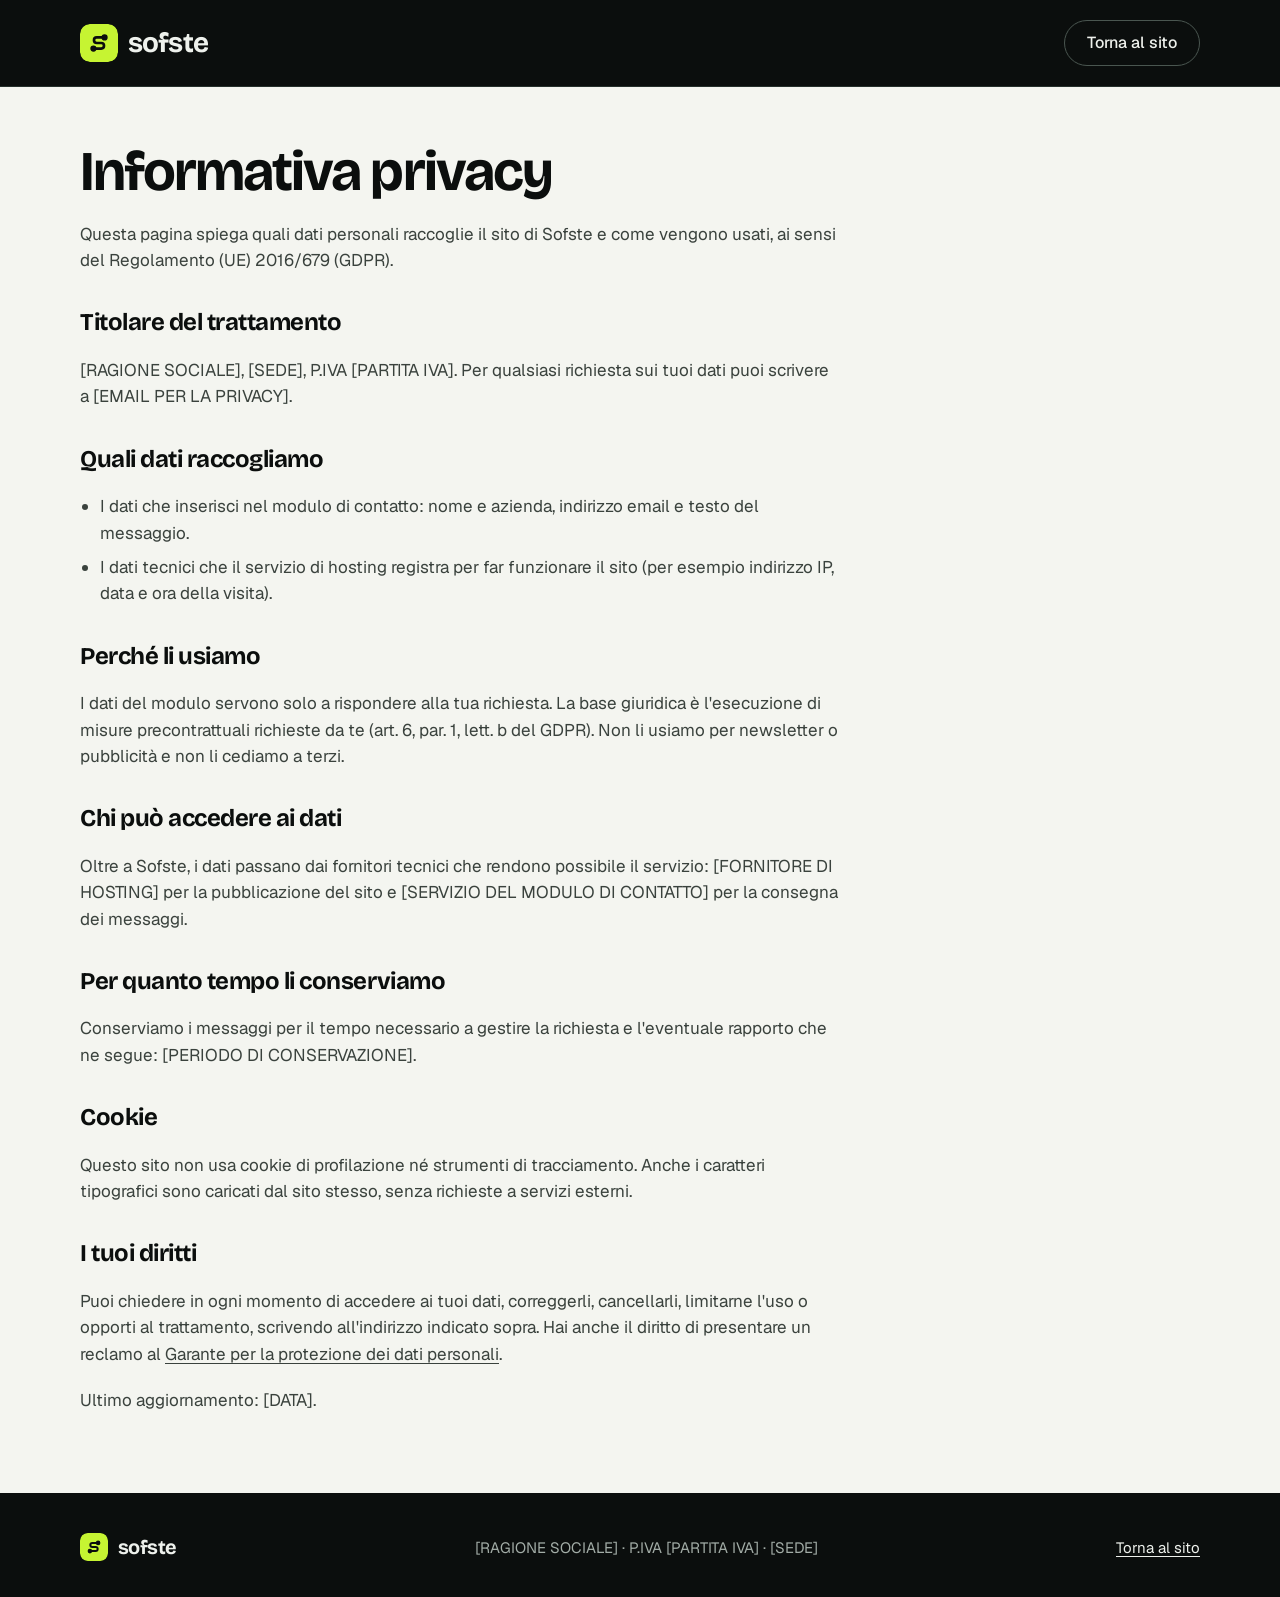
==== privacy.html @ 0947544b "Sito Sofste: pagina principale, privacy, logo e font Sito statico a pagina singola (HTML, CSS, JS se" ====
<!doctype html>
<html lang="it">
<head>
  <meta charset="utf-8">
  <meta name="viewport" content="width=device-width, initial-scale=1">
  <title>Informativa privacy · Sofste</title>
  <meta name="description" content="Come Sofste tratta i dati personali di chi visita il sito e usa il modulo di contatto.">
  <meta name="theme-color" content="#0B0E0D">
  <link rel="icon" href="assets/img/favicon.svg" type="image/svg+xml">
  <link rel="stylesheet" href="css/style.css">
</head>
<body>
  <a class="skip-link" href="#contenuto">Vai al contenuto</a>

  <header class="site-header on-dark">
    <div class="wrap site-header__inner">
      <a class="brand" href="index.html" aria-label="Sofste, torna alla pagina principale">
        <img class="brand__mark" src="assets/img/logo-mark.svg" alt="" width="38" height="38">
        <span>sofste</span>
      </a>
      <a class="btn btn--ghost" href="index.html" style="min-height: 46px; padding: 0 22px; font-size: 1rem">Torna al sito</a>
    </div>
  </header>

  <!-- BOZZA: completare i campi tra parentesi quadre e far verificare il testo prima della pubblicazione -->
  <main class="legal" id="contenuto">
    <div class="wrap">
      <div class="legal__inner">
        <h1>Informativa privacy</h1>
        <p>Questa pagina spiega quali dati personali raccoglie il sito di Sofste e come vengono usati, ai sensi del Regolamento (UE) 2016/679 (GDPR).</p>

        <h2>Titolare del trattamento</h2>
        <p>[RAGIONE SOCIALE], [SEDE], P.IVA [PARTITA IVA]. Per qualsiasi richiesta sui tuoi dati puoi scrivere a [EMAIL PER LA PRIVACY].</p>

        <h2>Quali dati raccogliamo</h2>
        <ul>
          <li>I dati che inserisci nel modulo di contatto: nome e azienda, indirizzo email e testo del messaggio.</li>
          <li>I dati tecnici che il servizio di hosting registra per far funzionare il sito (per esempio indirizzo IP, data e ora della visita).</li>
        </ul>

        <h2>Perché li usiamo</h2>
        <p>I dati del modulo servono solo a rispondere alla tua richiesta. La base giuridica è l'esecuzione di misure precontrattuali richieste da te (art. 6, par. 1, lett. b del GDPR). Non li usiamo per newsletter o pubblicità e non li cediamo a terzi.</p>

        <h2>Chi può accedere ai dati</h2>
        <p>Oltre a Sofste, i dati passano dai fornitori tecnici che rendono possibile il servizio: [FORNITORE DI HOSTING] per la pubblicazione del sito e [SERVIZIO DEL MODULO DI CONTATTO] per la consegna dei messaggi.</p>

        <h2>Per quanto tempo li conserviamo</h2>
        <p>Conserviamo i messaggi per il tempo necessario a gestire la richiesta e l'eventuale rapporto che ne segue: [PERIODO DI CONSERVAZIONE].</p>

        <h2>Cookie</h2>
        <p>Questo sito non usa cookie di profilazione né strumenti di tracciamento. Anche i caratteri tipografici sono caricati dal sito stesso, senza richieste a servizi esterni.</p>

        <h2>I tuoi diritti</h2>
        <p>Puoi chiedere in ogni momento di accedere ai tuoi dati, correggerli, cancellarli, limitarne l'uso o opporti al trattamento, scrivendo all'indirizzo indicato sopra. Hai anche il diritto di presentare un reclamo al <a href="https://www.garanteprivacy.it" rel="noopener">Garante per la protezione dei dati personali</a>.</p>

        <p>Ultimo aggiornamento: [DATA].</p>
      </div>
    </div>
  </main>

  <div class="on-dark legal-footer">
    <div class="wrap">
      <footer class="site-footer">
        <span class="brand brand--small">
          <img class="brand__mark" src="assets/img/logo-mark.svg" alt="" width="28" height="28">
          <span>sofste</span>
        </span>
        <span>[RAGIONE SOCIALE] · P.IVA [PARTITA IVA] · [SEDE]</span>
        <a href="index.html">Torna al sito</a>
      </footer>
    </div>
  </div>
</body>
</html>
---- css/style.css ----
/* Sofste — foglio di stile unico, mobile-first */

/* ---------- Font (in locale, nessuna richiesta a servizi esterni) ---------- */
@font-face {
  font-family: "Bricolage Grotesque";
  src: url("../assets/fonts/bricolage-grotesque.woff2") format("woff2");
  font-weight: 400 800;
  font-stretch: 100%;
  font-style: normal;
  font-display: swap;
}
@font-face {
  font-family: "Geist";
  src: url("../assets/fonts/geist.woff2") format("woff2");
  font-weight: 400 600;
  font-style: normal;
  font-display: swap;
}
@font-face {
  font-family: "Geist Mono";
  src: url("../assets/fonts/geist-mono.woff2") format("woff2");
  font-weight: 400 500;
  font-style: normal;
  font-display: swap;
}

/* ---------- Variabili ---------- */
:root {
  --accent: #c6f432;
  --ink: #0b0e0d;
  --panel: #121715;
  --line-dark: #26302c;
  --line-dark-strong: #4a5650;
  --text-light: #eef1ec;
  --text-light-soft: #c9d1cb;
  --muted-dark: #a3ada7;
  --paper: #f4f5f0;
  --white: #ffffff;
  --line-light: #daddd3;
  --text-soft: #3a423d;
  --muted-light: #525b55;

  --font-display: "Bricolage Grotesque", "Geist", system-ui, -apple-system, "Segoe UI", sans-serif;
  --font-body: "Geist", system-ui, -apple-system, "Segoe UI", Roboto, sans-serif;
  --font-mono: "Geist Mono", ui-monospace, "Cascadia Mono", Consolas, monospace;

  --gutter: 20px;
  --section: 64px;
}

/* ---------- Base ---------- */
*,
*::before,
*::after {
  box-sizing: border-box;
}

html {
  scroll-behavior: smooth;
  scroll-padding-top: 80px;
  -webkit-text-size-adjust: 100%;
}

body {
  margin: 0;
  background: var(--ink);
  color: var(--text-light);
  font-family: var(--font-body);
  font-size: 1rem;
  line-height: 1.55;
  -webkit-font-smoothing: antialiased;
}

h1,
h2,
h3,
p,
ol,
ul {
  margin: 0;
}

ol,
ul {
  padding: 0;
  list-style: none;
}

a {
  color: inherit;
  text-decoration: none;
}

svg {
  display: block;
}

:focus-visible {
  outline: 2px solid currentColor;
  outline-offset: 3px;
}

.wrap {
  width: min(100% - 2 * var(--gutter), 1280px);
  margin-inline: auto;
}

.skip-link {
  position: absolute;
  left: var(--gutter);
  top: -100px;
  z-index: 20;
  padding: 12px 18px;
  border-radius: 999px;
  background: var(--accent);
  color: var(--ink);
  font-weight: 600;
}
.skip-link:focus {
  top: 12px;
}

/* ---------- Elementi ricorrenti ---------- */
.eyebrow {
  font-family: var(--font-mono);
  font-size: 0.75rem;
  letter-spacing: 0.08em;
  text-transform: uppercase;
  color: var(--muted-light);
}
.on-dark .eyebrow {
  color: var(--muted-dark);
}

.title {
  font-family: var(--font-display);
  font-size: clamp(2.375rem, 4.4vw, 3.75rem);
  line-height: 1.03;
  font-weight: 700;
  letter-spacing: -0.035em;
}

.section-head {
  display: flex;
  flex-direction: column;
  gap: 12px;
}

.btn {
  display: inline-flex;
  align-items: center;
  justify-content: center;
  gap: 10px;
  min-height: 56px;
  padding: 0 28px;
  border: 1px solid transparent;
  border-radius: 999px;
  font-family: inherit;
  font-size: 1.0625rem;
  font-weight: 600;
  cursor: pointer;
  transition: transform 0.15s ease, background-color 0.15s ease, border-color 0.15s ease;
}
.btn--primary {
  background: var(--accent);
  color: var(--ink);
}
.btn--primary:hover {
  background: #d4fa55;
}
.btn--ghost {
  border-color: var(--line-dark-strong);
  color: var(--text-light);
  font-weight: 500;
}
.btn--ghost:hover {
  border-color: var(--text-light);
}
.btn:active {
  transform: translateY(1px);
}

.brand {
  display: inline-flex;
  align-items: center;
  gap: 8px;
  min-height: 44px;
  font-family: var(--font-display);
  font-size: 1.5rem;
  font-weight: 700;
  letter-spacing: -0.03em;
  line-height: 1;
  color: var(--text-light);
}
.brand__mark {
  width: 32px;
  height: 32px;
  border-radius: 9px;
}
.brand--small {
  font-size: 1.25rem;
}
.brand--small .brand__mark {
  width: 28px;
  height: 28px;
  border-radius: 8px;
}

/* ---------- Header ---------- */
.site-header {
  position: sticky;
  top: 0;
  z-index: 10;
  background: var(--ink);
  border-bottom: 1px solid var(--line-dark);
}
.site-header__inner {
  display: flex;
  flex-wrap: wrap;
  align-items: center;
  justify-content: space-between;
  gap: 0 24px;
  padding-block: 12px;
}

.nav-toggle {
  display: none;
  align-items: center;
  justify-content: center;
  width: 44px;
  height: 44px;
  padding: 0;
  border: 1px solid var(--line-dark-strong);
  border-radius: 12px;
  background: transparent;
  color: var(--text-light);
  cursor: pointer;
}
.js .nav-toggle {
  display: flex;
}

.nav {
  width: 100%;
}
.js .nav {
  display: none;
}
.js .nav.is-open {
  display: block;
}
.nav__list {
  display: flex;
  flex-direction: column;
  padding-block: 12px 8px;
  font-size: 1.0625rem;
  color: var(--text-light-soft);
}
.nav__list a:not(.btn) {
  display: flex;
  align-items: center;
  min-height: 48px;
  border-top: 1px solid var(--line-dark);
}
.nav__list a:not(.btn):hover {
  color: var(--text-light);
}
.nav__list .btn {
  width: 100%;
  min-height: 48px;
  margin-top: 12px;
  font-size: 1rem;
}

/* ---------- Hero ---------- */
.hero {
  padding-block: 48px var(--section);
}
.hero__inner {
  display: flex;
  flex-direction: column;
  gap: 32px;
}
.hero__intro {
  display: flex;
  flex-direction: column;
  gap: 20px;
}
.hero__eyebrow {
  display: flex;
  align-items: center;
  gap: 10px;
}
.hero__eyebrow::before {
  content: "";
  width: 8px;
  height: 8px;
  flex-shrink: 0;
  border-radius: 999px;
  background: var(--accent);
}
.hero__title {
  font-family: var(--font-display);
  font-size: clamp(3rem, 7.4vw, 6.5rem);
  line-height: 0.99;
  font-weight: 700;
  letter-spacing: -0.04em;
}
.accent {
  color: var(--accent);
}
.hero__row {
  display: flex;
  flex-direction: column;
  gap: 32px;
}
.hero__lead {
  max-width: 620px;
  font-size: clamp(1.125rem, 1.6vw, 1.375rem);
  line-height: 1.5;
  color: var(--text-light-soft);
}
.hero__actions {
  display: flex;
  flex-direction: column;
  gap: 12px;
}

/* Schema di esempio: quattro passaggi collegati */
.flow-card {
  display: flex;
  flex-direction: column;
  gap: 20px;
  padding: 20px;
  border: 1px solid var(--line-dark);
  border-radius: 18px;
  background: var(--panel);
}
.flow-card__head {
  display: flex;
  flex-wrap: wrap;
  justify-content: space-between;
  gap: 6px 24px;
  font-family: var(--font-mono);
  font-size: 0.75rem;
  letter-spacing: 0.06em;
  text-transform: uppercase;
  color: var(--muted-dark);
}
.flow {
  display: flex;
  flex-direction: column;
  gap: 16px;
}
.flow__step {
  position: relative;
  display: flex;
  align-items: center;
  gap: 14px;
  padding: 16px;
  border: 1px solid #2e3934;
  border-radius: 12px;
  background: var(--ink);
  font-size: 1rem;
  line-height: 1.35;
  font-weight: 500;
}
.flow__step + .flow__step::before {
  content: "";
  position: absolute;
  left: 24px;
  top: -17px;
  width: 1px;
  height: 16px;
  background: var(--line-dark-strong);
}
.flow__num {
  font-family: var(--font-mono);
  font-size: 0.75rem;
  font-weight: 400;
  color: var(--muted-dark);
}
.flow__step--done {
  border-color: var(--accent);
  background: var(--accent);
  color: var(--ink);
  font-weight: 600;
}
.flow__step--done .flow__num {
  color: var(--ink);
}
.flow__step--done::before {
  background: var(--accent) !important;
}

/* ---------- Sezioni chiare ---------- */
.section {
  padding-block: var(--section);
}
.section--paper {
  background: var(--paper);
  color: var(--ink);
}
.section--white {
  background: var(--white);
  color: var(--ink);
}
.section__inner {
  display: flex;
  flex-direction: column;
  gap: 28px;
}

/* Problemi */
.quotes {
  display: grid;
  gap: 12px;
}
.quote {
  display: flex;
  flex-direction: column;
  gap: 16px;
  padding: 22px;
  border: 1px solid var(--line-light);
  border-radius: 16px;
  background: var(--white);
}
.quote::before {
  content: "";
  width: 24px;
  height: 6px;
  border-radius: 999px;
  background: var(--accent);
}
.quote p {
  font-family: var(--font-display);
  font-size: clamp(1.375rem, 2vw, 1.75rem);
  line-height: 1.2;
  font-weight: 600;
  letter-spacing: -0.02em;
}

/* Servizi */
.services {
  padding-top: 0;
}
.services .section__inner {
  padding-top: 48px;
  border-top: 1px solid var(--line-light);
}
.services__head {
  display: flex;
  flex-direction: column;
  gap: 12px;
}
.services__lead {
  max-width: 480px;
  font-size: clamp(1.0625rem, 1.4vw, 1.1875rem);
  line-height: 1.5;
  color: var(--text-soft);
}
.cards {
  display: grid;
  gap: 12px;
}
.card {
  display: flex;
  flex-direction: column;
  gap: 20px;
  padding: 24px;
  border-radius: 16px;
  background: var(--ink);
  color: var(--text-light);
}
.card__top {
  display: flex;
  align-items: center;
  justify-content: space-between;
  font-family: var(--font-mono);
  font-size: 0.8125rem;
  color: var(--muted-dark);
}
.card__icon {
  display: flex;
  align-items: center;
  justify-content: center;
  width: 48px;
  height: 48px;
  border-radius: 12px;
  background: var(--accent);
  color: var(--ink);
}
.card__icon svg {
  width: 24px;
  height: 24px;
}
.card__body {
  display: flex;
  flex-direction: column;
  gap: 10px;
}
.card h3 {
  font-family: var(--font-display);
  font-size: clamp(1.625rem, 2.3vw, 2rem);
  line-height: 1.1;
  font-weight: 700;
  letter-spacing: -0.025em;
}
.card p {
  font-size: clamp(1rem, 1.3vw, 1.125rem);
  color: var(--text-light-soft);
}

/* Come lavoriamo */
.steps {
  display: grid;
}
.step {
  display: flex;
  gap: 16px;
  padding-block: 22px;
  border-top: 1px solid var(--line-light);
}
.step:first-child {
  border-top: 2px solid var(--ink);
}
.step__num {
  display: flex;
  align-items: center;
  justify-content: center;
  width: 40px;
  height: 40px;
  flex-shrink: 0;
  border-radius: 999px;
  background: var(--accent);
  font-family: var(--font-mono);
  font-size: 0.9375rem;
  font-weight: 500;
}
.step__body {
  display: flex;
  flex-direction: column;
  gap: 8px;
}
.step h3 {
  font-family: var(--font-display);
  font-size: clamp(1.375rem, 1.9vw, 1.625rem);
  line-height: 1.15;
  font-weight: 700;
  letter-spacing: -0.02em;
}
.step p {
  font-size: clamp(1rem, 1.2vw, 1.0625rem);
  color: var(--text-soft);
}

/* Chi siamo */
.about__inner {
  display: grid;
  gap: 24px;
}
.about__text {
  display: flex;
  flex-direction: column;
  gap: 24px;
}
.about__lead {
  font-size: clamp(1.25rem, 1.8vw, 1.5rem);
  line-height: 1.45;
}
.about__more {
  font-size: clamp(1.0625rem, 1.4vw, 1.1875rem);
  color: var(--text-soft);
}
.tags {
  display: flex;
  flex-wrap: wrap;
  gap: 8px;
  padding-top: 22px;
  border-top: 1px solid var(--line-light);
}
.tags li {
  display: flex;
  align-items: center;
  min-height: 40px;
  padding: 0 14px;
  border: 1px solid var(--ink);
  border-radius: 999px;
  font-size: 0.9375rem;
  font-weight: 500;
}

/* ---------- Contatti ---------- */
.contact {
  padding-block: var(--section) 28px;
}
.contact__grid {
  display: grid;
  gap: 36px;
}
.contact__intro {
  display: flex;
  flex-direction: column;
  gap: 14px;
}
.contact__title {
  font-family: var(--font-display);
  font-size: clamp(2.5rem, 5vw, 4.25rem);
  line-height: 1.01;
  font-weight: 700;
  letter-spacing: -0.04em;
}
.contact__lead {
  font-size: clamp(1.0625rem, 1.5vw, 1.25rem);
  color: var(--text-light-soft);
}

.form {
  display: flex;
  flex-direction: column;
  gap: 16px;
  padding: 22px;
  border: 1px solid var(--line-dark);
  border-radius: 18px;
  background: var(--panel);
}
.field {
  display: flex;
  flex-direction: column;
  gap: 8px;
}
.field label {
  font-size: 0.9375rem;
  font-weight: 500;
  color: var(--text-light-soft);
}
.field input,
.field textarea {
  width: 100%;
  padding: 0 14px;
  border: 1px solid var(--line-dark-strong);
  border-radius: 12px;
  background: var(--ink);
  color: var(--text-light);
  font-family: inherit;
  font-size: 1rem;
}
.field input {
  height: 52px;
}
.field textarea {
  min-height: 132px;
  padding-block: 12px;
  line-height: 1.5;
  resize: vertical;
}
.field input:focus-visible,
.field textarea:focus-visible {
  outline: 2px solid var(--accent);
  outline-offset: 1px;
  border-color: var(--accent);
}
/* Campo trappola per i bot: nascosto alle persone */
.field--trap {
  position: absolute;
  left: -9999px;
}
.form .btn {
  width: 100%;
}
.form__status {
  font-size: 0.9375rem;
  font-weight: 500;
  color: var(--accent);
}
.form__status:empty {
  display: none;
}
.form__status.is-error {
  color: #ffb4a8;
}
.form__note {
  font-size: 0.875rem;
  color: var(--muted-dark);
}
.form__note a,
.site-footer a {
  color: var(--text-light);
  text-decoration: underline;
  text-underline-offset: 3px;
}

/* ---------- Footer ---------- */
.site-footer {
  display: flex;
  flex-direction: column;
  gap: 12px;
  margin-top: var(--section);
  padding-top: 24px;
  border-top: 1px solid var(--line-dark);
  font-size: 0.875rem;
  color: var(--muted-dark);
}
.site-footer a {
  display: inline-flex;
  align-items: center;
  min-height: 44px;
}

/* ---------- Pagina privacy ---------- */
.legal {
  background: var(--paper);
  color: var(--ink);
  padding-block: 56px 80px;
}
.legal__inner {
  display: flex;
  flex-direction: column;
  gap: 20px;
  max-width: 760px;
}
.legal h1 {
  font-family: var(--font-display);
  font-size: clamp(2.375rem, 5vw, 3.5rem);
  line-height: 1.03;
  font-weight: 700;
  letter-spacing: -0.035em;
}
.legal h2 {
  margin-top: 16px;
  font-family: var(--font-display);
  font-size: 1.5rem;
  line-height: 1.15;
  font-weight: 700;
  letter-spacing: -0.02em;
}
.legal p,
.legal li {
  font-size: 1.0625rem;
  color: var(--text-soft);
}
.legal ul {
  display: flex;
  flex-direction: column;
  gap: 8px;
  padding-left: 20px;
  list-style: disc;
}
.legal a {
  text-decoration: underline;
  text-underline-offset: 3px;
}
.legal-footer {
  padding-block: 0 28px;
}
.legal-footer .site-footer {
  margin-top: 0;
  border-top: 0;
}

/* ---------- Da 720px: tablet ---------- */
@media (min-width: 720px) {
  :root {
    --gutter: 40px;
    --section: 96px;
  }

  .hero__actions {
    flex-direction: row;
  }
  .form {
    padding: 32px;
  }
  .site-footer {
    flex-direction: row;
    align-items: center;
    justify-content: space-between;
    gap: 24px;
  }
}

/* ---------- Da 900px: schede su tre colonne ---------- */
@media (min-width: 900px) {
  .quotes,
  .cards {
    grid-template-columns: repeat(3, minmax(0, 1fr));
    gap: 16px;
  }
}

/* ---------- Da 1024px: desktop ---------- */
@media (min-width: 1024px) {
  :root {
    --gutter: 80px;
    --section: 120px;
  }

  html {
    scroll-padding-top: 100px;
  }

  .eyebrow {
    font-size: 0.875rem;
  }
  .section-head {
    gap: 16px;
  }
  .section__inner {
    gap: 56px;
  }

  .brand {
    gap: 10px;
    font-size: 1.75rem;
  }
  .brand__mark {
    width: 38px;
    height: 38px;
    border-radius: 10px;
  }
  .brand--small {
    font-size: 1.25rem;
  }

  .site-header__inner {
    flex-wrap: nowrap;
    padding-block: 20px;
  }
  .js .nav-toggle {
    display: none;
  }
  .nav,
  .js .nav {
    display: block;
    width: auto;
  }
  .nav__list {
    flex-direction: row;
    align-items: center;
    gap: 40px;
    padding: 0;
    font-size: 1rem;
  }
  .nav__list a:not(.btn) {
    border-top: 0;
  }
  .nav__list .btn {
    width: auto;
    min-height: 46px;
    margin-top: 0;
    padding: 0 22px;
  }

  .hero {
    padding-block: 96px 112px;
  }
  .hero__inner {
    gap: 56px;
  }
  .hero__intro {
    gap: 32px;
  }
  .hero__title span.line {
    display: block;
  }
  .hero__row {
    flex-direction: row;
    align-items: flex-end;
    justify-content: space-between;
    gap: 80px;
  }
  .hero__actions {
    flex-shrink: 0;
    gap: 16px;
  }
  .btn {
    min-height: 60px;
    font-size: 1.125rem;
  }

  .flow-card {
    gap: 28px;
    padding: 32px;
    border-radius: 20px;
  }
  .flow-card__head {
    font-size: 0.8125rem;
  }
  .flow {
    flex-direction: row;
    align-items: stretch;
    gap: 44px;
  }
  .flow__step {
    flex: 1 1 0;
    flex-direction: column;
    align-items: flex-start;
    padding: 22px;
    border-radius: 14px;
    font-size: 1.125rem;
  }
  .flow__step + .flow__step::before {
    left: -45px;
    top: 50%;
    width: 44px;
    height: 1px;
  }
  .flow__num {
    font-size: 0.8125rem;
  }

  .quotes,
  .cards {
    gap: 24px;
  }
  .quote {
    gap: 24px;
    padding: 32px;
    border-radius: 18px;
  }
  .quote::before {
    width: 28px;
  }

  .services .section__inner {
    padding-top: 72px;
  }
  .services__head {
    flex-direction: row;
    align-items: flex-end;
    justify-content: space-between;
    gap: 80px;
  }
  .card {
    gap: 28px;
    padding: 36px;
    border-radius: 18px;
  }
  .card__icon {
    width: 56px;
    height: 56px;
    border-radius: 14px;
  }
  .card__icon svg {
    width: 28px;
    height: 28px;
  }
  .card__top {
    font-size: 0.875rem;
  }
  .card__body {
    gap: 12px;
  }

  .steps {
    grid-template-columns: repeat(4, minmax(0, 1fr));
    gap: 32px;
  }
  .step,
  .step:first-child {
    flex-direction: column;
    gap: 20px;
    padding-block: 24px 0;
    border-top: 2px solid var(--ink);
  }
  .step__num {
    width: 48px;
    height: 48px;
    font-size: 1rem;
  }
  .how .title {
    max-width: 900px;
  }

  .about__inner {
    grid-template-columns: repeat(2, minmax(0, 1fr));
    gap: 80px;
  }
  .about__text {
    gap: 28px;
  }
  .tags {
    gap: 10px;
    padding-top: 28px;
  }
  .tags li {
    min-height: 44px;
    padding: 0 18px;
    font-size: 1rem;
  }

  .contact {
    padding-block: 120px 40px;
  }
  .contact__grid {
    grid-template-columns: repeat(2, minmax(0, 1fr));
    gap: 80px;
  }
  .contact__intro {
    gap: 20px;
  }
  .form {
    gap: 20px;
    padding: 40px;
    border-radius: 20px;
  }
  .field input {
    height: 54px;
  }
  .field input,
  .field textarea {
    padding-inline: 16px;
    font-size: 1.0625rem;
  }

  .site-footer {
    margin-top: 80px;
    padding-top: 32px;
    font-size: 0.9375rem;
  }
}

/* ---------- Meno movimento per chi lo chiede ---------- */
@media (prefers-reduced-motion: reduce) {
  html {
    scroll-behavior: auto;
  }
  .btn {
    transition: none;
  }
}
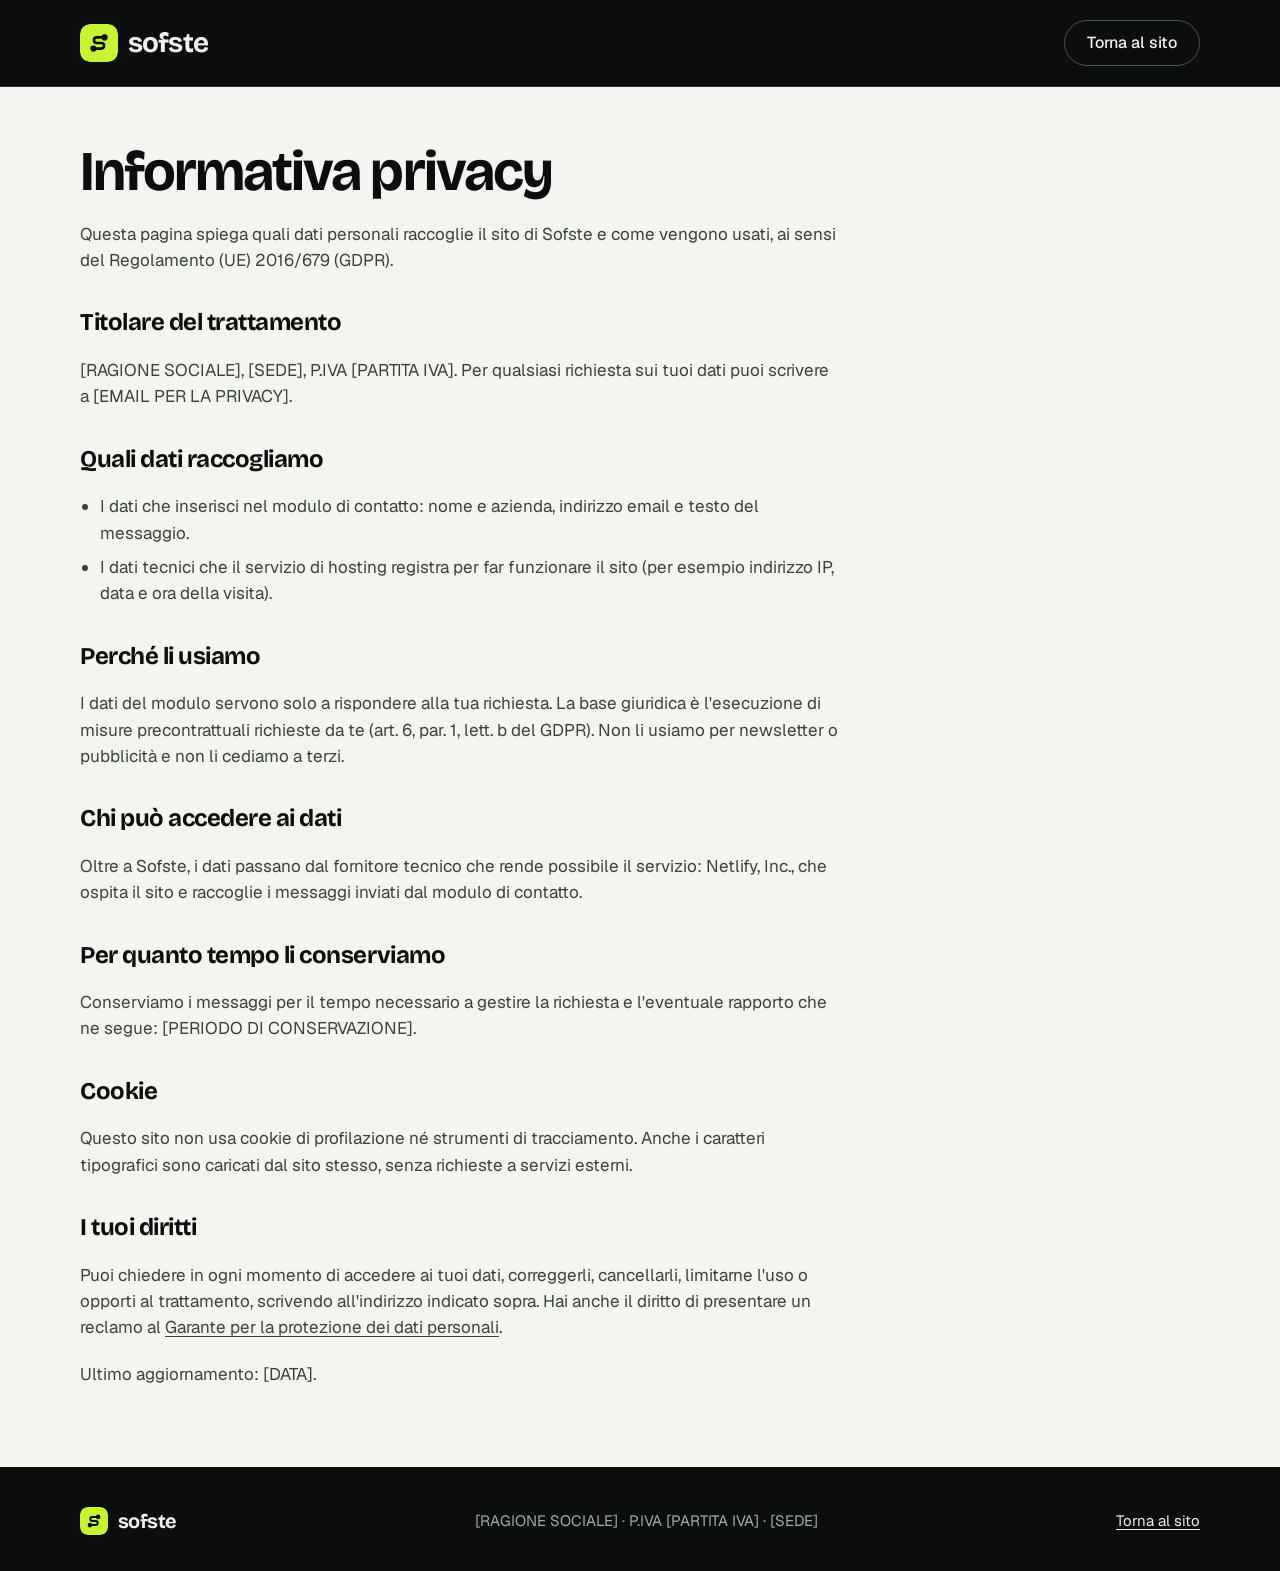
==== commit 4f8edc2d: "Collega il modulo di contatto a Netlify Forms Co-Authored-By: Claude Opus 5.5 <noreply@anthropic.com" ====
--- a/privacy.html
+++ b/privacy.html
@@ -42,7 +42,7 @@
         <p>I dati del modulo servono solo a rispondere alla tua richiesta. La base giuridica è l'esecuzione di misure precontrattuali richieste da te (art. 6, par. 1, lett. b del GDPR). Non li usiamo per newsletter o pubblicità e non li cediamo a terzi.</p>
 
         <h2>Chi può accedere ai dati</h2>
-        <p>Oltre a Sofste, i dati passano dai fornitori tecnici che rendono possibile il servizio: [FORNITORE DI HOSTING] per la pubblicazione del sito e [SERVIZIO DEL MODULO DI CONTATTO] per la consegna dei messaggi.</p>
+        <p>Oltre a Sofste, i dati passano dal fornitore tecnico che rende possibile il servizio: Netlify, Inc., che ospita il sito e raccoglie i messaggi inviati dal modulo di contatto.</p>
 
         <h2>Per quanto tempo li conserviamo</h2>
         <p>Conserviamo i messaggi per il tempo necessario a gestire la richiesta e l'eventuale rapporto che ne segue: [PERIODO DI CONSERVAZIONE].</p>
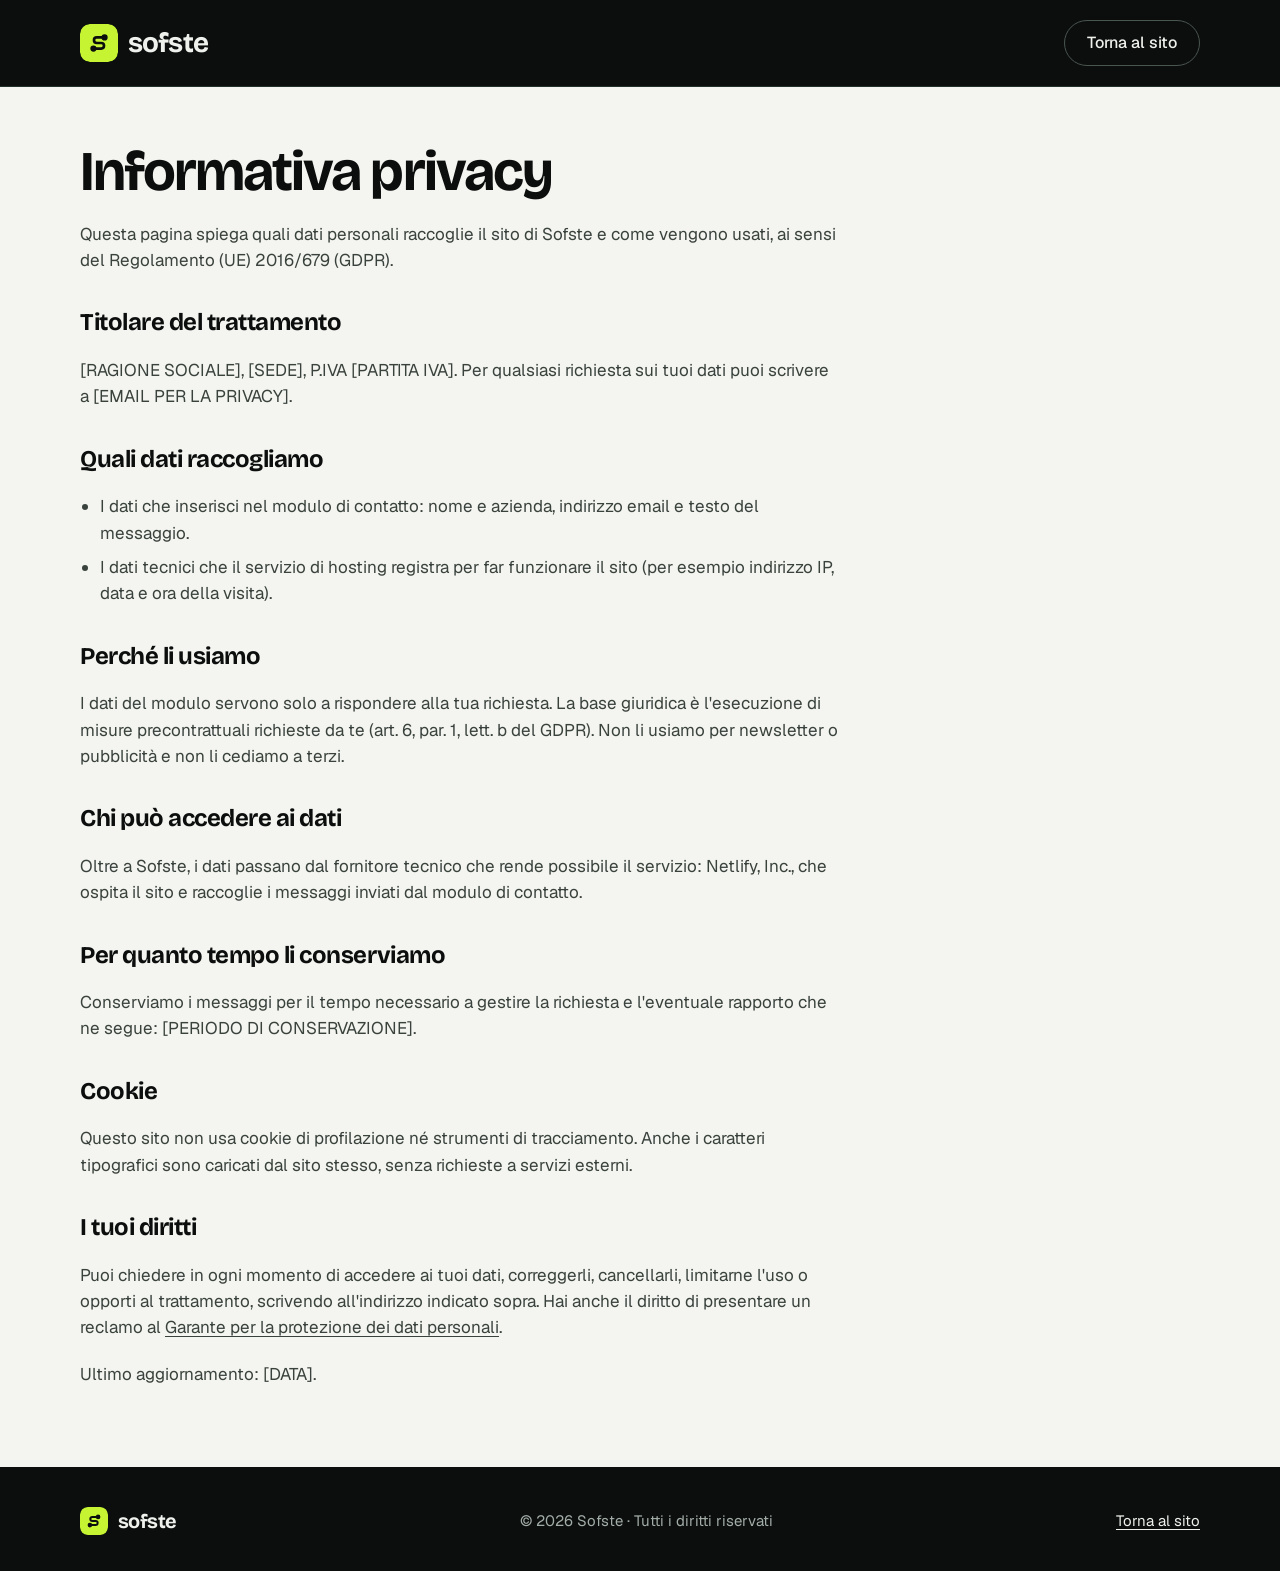
==== commit f25c39de: "Footer: copyright al posto dei dati fiscali Co-Authored-By: Claude Opus 5.5 <noreply@anthropic.com>" ====
--- a/privacy.html
+++ b/privacy.html
@@ -65,7 +65,7 @@
           <img class="brand__mark" src="assets/img/logo-mark.svg" alt="" width="28" height="28">
           <span>sofste</span>
         </span>
-        <span>[RAGIONE SOCIALE] · P.IVA [PARTITA IVA] · [SEDE]</span>
+        <span>© 2026 Sofste · Tutti i diritti riservati</span>
         <a href="index.html">Torna al sito</a>
       </footer>
     </div>
--- a/css/style.css
+++ b/css/style.css
@@ -274,9 +274,136 @@
 
 /* ---------- Hero ---------- */
 .hero {
+  position: relative;
+  overflow: hidden;
   padding-block: 48px var(--section);
 }
+
+/* Sfondo animato: griglia di punti che scorre, più binari (mobile) o rete di workflow (desktop) */
+.hero__bg {
+  position: absolute;
+  inset: 0;
+  pointer-events: none;
+  background-image: radial-gradient(#1f2823 1.2px, transparent 1.2px);
+  background-size: 32px 32px;
+  animation: hero-grid 6s linear infinite;
+}
+.hero__rail {
+  position: absolute;
+  top: 0;
+  bottom: 0;
+  width: 1px;
+  background: var(--line-dark);
+}
+.hero__rail--left {
+  left: calc(var(--gutter) / 2);
+}
+.hero__rail--right {
+  right: calc(var(--gutter) / 2);
+}
+.hero__rail::after {
+  content: "";
+  position: absolute;
+  left: -0.5px;
+  width: 2px;
+  height: 56px;
+  border-radius: 2px;
+  background: var(--accent);
+  animation: hero-rail 7s linear infinite;
+}
+.hero__rail--right::after {
+  animation-duration: 9s;
+  animation-delay: -4s;
+  animation-direction: reverse;
+}
+.hero__net {
+  display: none;
+  position: absolute;
+  inset: 0;
+  width: 100%;
+  height: 100%;
+  color: var(--accent);
+}
+.net-lines path {
+  stroke: var(--line-dark);
+  stroke-width: 1.5;
+}
+.net-pulses path {
+  stroke: currentColor;
+  stroke-width: 2;
+  stroke-linecap: round;
+  animation: hero-flow var(--dur, 9s) linear var(--delay, 0s) infinite;
+}
+.net-node rect {
+  fill: var(--ink);
+  stroke: #34403a;
+  stroke-width: 1.5;
+}
+.net-dot {
+  fill: currentColor;
+  animation: hero-blink var(--dur, 4s) ease-in-out var(--delay, 0s) infinite;
+}
+.net-ring {
+  stroke: currentColor;
+  stroke-width: 1.5;
+  transform-box: fill-box;
+  transform-origin: center;
+  animation: hero-ring var(--dur, 3.2s) ease-out var(--delay, 0s) infinite;
+}
+.net-label {
+  fill: #8a958f;
+  font-family: var(--font-mono);
+  font-size: 12px;
+  letter-spacing: 0.04em;
+}
+
+@keyframes hero-grid {
+  to {
+    background-position: 32px 32px;
+  }
+}
+@keyframes hero-rail {
+  from {
+    top: -56px;
+  }
+  to {
+    top: 100%;
+  }
+}
+@keyframes hero-flow {
+  from {
+    stroke-dashoffset: 1000;
+  }
+  to {
+    stroke-dashoffset: 0;
+  }
+}
+@keyframes hero-blink {
+  0%,
+  100% {
+    opacity: 0.25;
+  }
+  50% {
+    opacity: 1;
+  }
+}
+@keyframes hero-ring {
+  0% {
+    transform: scale(0.6);
+    opacity: 0.7;
+  }
+  100% {
+    transform: scale(2.6);
+    opacity: 0;
+  }
+}
+
+.hero .btn--ghost {
+  background: var(--ink);
+}
 .hero__inner {
+  position: relative;
+  z-index: 1;
   display: flex;
   flex-direction: column;
   gap: 32px;
@@ -854,6 +981,19 @@
   .hero {
     padding-block: 96px 112px;
   }
+  .hero__rail {
+    display: none;
+  }
+  .hero__net {
+    display: block;
+  }
+  /* Sfumatura da sinistra: tiene leggibili titolo e testo */
+  .hero__bg::after {
+    content: "";
+    position: absolute;
+    inset: 0;
+    background: linear-gradient(90deg, rgba(11, 14, 13, 0.88) 0%, rgba(11, 14, 13, 0.6) 50%, rgba(11, 14, 13, 0) 82%);
+  }
   .hero__inner {
     gap: 56px;
   }
@@ -1028,4 +1168,15 @@
   .btn {
     transition: none;
   }
-}
+  .hero__bg,
+  .hero__rail::after,
+  .net-pulses path,
+  .net-dot,
+  .net-ring {
+    animation: none;
+  }
+  .hero__rail::after,
+  .net-ring {
+    display: none;
+  }
+}
